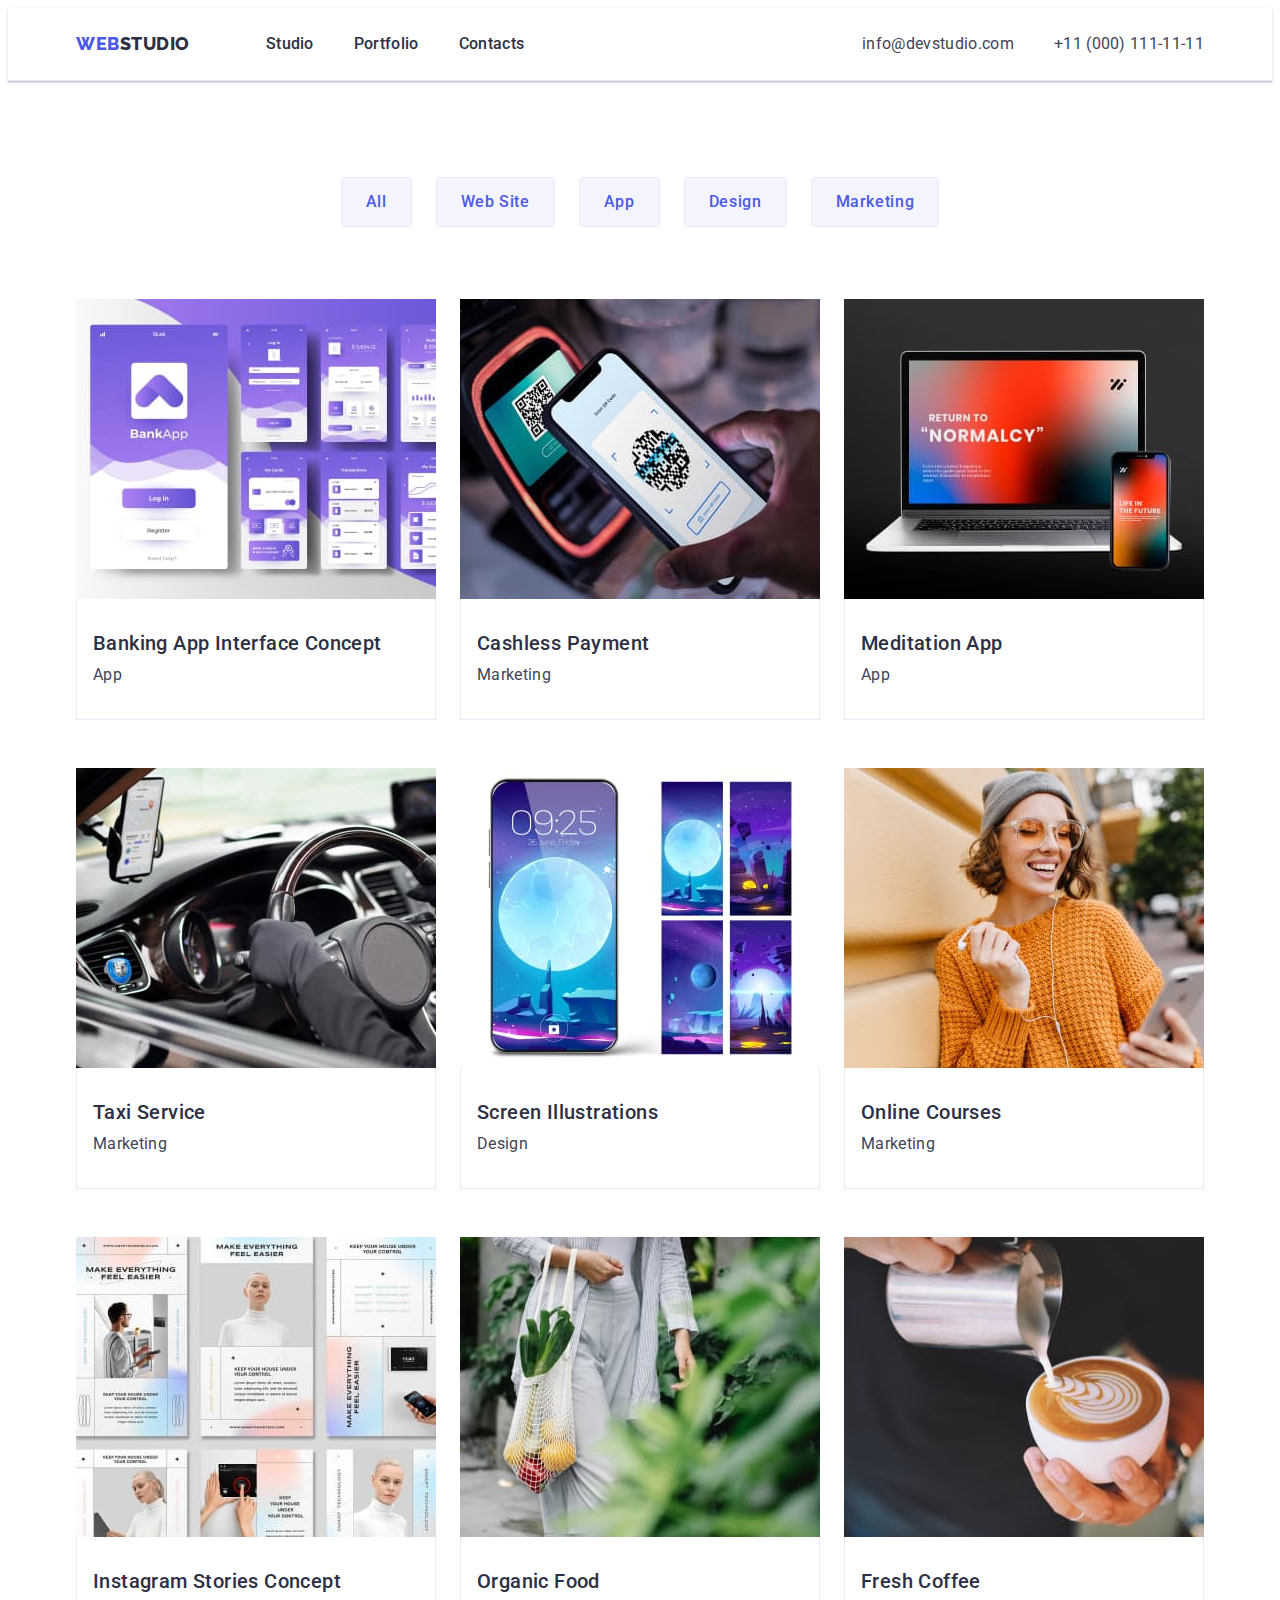
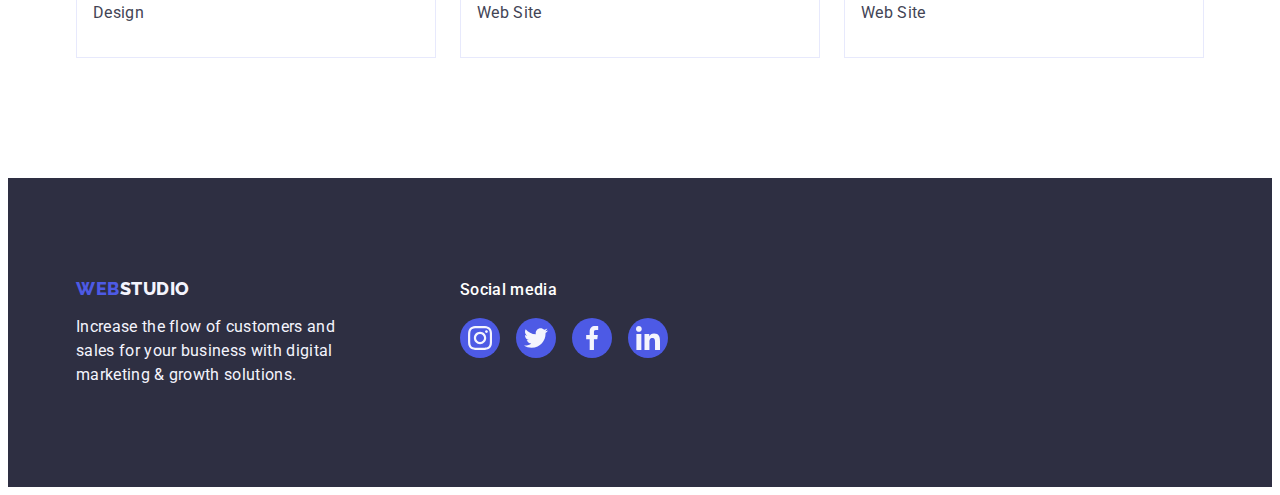
==== portfolio.html @ be766355 "f" ====
<!DOCTYPE html>
<html lang="en">
<head>
    <meta charset="UTF-8">
    <meta http-equiv="X-UA-Compatible" content="IE=edge">
    <meta name="viewport" content="width=device-width, initial-scale=1.0">
    <title>Document</title>
    <link rel="preconnect" href="https://fonts.googleapis.com">
<link rel="preconnect" href="https://fonts.gstatic.com" crossorigin>
<link href="https://fonts.googleapis.com/css2?family=Raleway:wght@800&family=Roboto:wght@400;500;700&display=swap" rel="stylesheet">
<link rel="stylesheet" href="https://cdnjs.cloudflare.com/ajax/libs/modern-normalize/2.0.0/modern-normalize.min.css" integrity="sha512-4xo8blKMVCiXpTaLzQSLSw3KFOVPWhm/TRtuPVc4WG6kUgjH6J03IBuG7JZPkcWMxJ5huwaBpOpnwYElP/m6wg==" crossorigin="anonymous" referrerpolicy="no-referrer" />

    <link rel="stylesheet" href="./css/style.css">
    
</head>

<body>
    <header class="header">
        <div class="container header-container">
        <nav class="header-nav list">
            <a class="header-logo link header-logo-style" href="./index.html">Web<span class="header-logo-color">Studio</span></a>
        <ul class="nav-list list link">
            <li><a class="header-link link" href="./index.html">Studio</a></li>
            <li><a class="header-link link" href="./portfolio.html">Portfolio</a></li>
            <li><a class="header-link link" href="">Contacts</a></li>
        </ul>
    </nav>
        <address class="header-adress">
            <ul class="adress-list list">
           <li> <a class="adress-item link" href="mailto:info@devstudio.com" target="_blank">info@devstudio.com</a> </li> 
           <li> <a class="adress-item link" href="tel:+110001111111">+11 (000) 111-11-11</a> </li>
        </ul>
        </address>
    </div>
    </header>
    <main>
        <section class="hero-portfolio list">
            <div class="container">
            <h1 class="visually-hidden">Our App</h1>
          <ul class="btn-list list">
            <li class="btn-item">
                <button type="button" class="btn-panel">All</button>
            </li>
            <li class="btn-item">
                <button type="button" class="btn-panel">Web Site</button>
            </li>
            <li class="btn-item">
                <button type="button" class="btn-panel">App</button>
            </li>
            <li class="btn-item">
                <button type="button" class="btn-panel">Design</button>
            </li>
            <li class="btn-item">
                <button type="button" class="btn-panel">Marketing</button>
            </li>
          </ul>
          <ul class="image-list list">
            <li class="image-item list link"> <a  href="" class="panel-list link"><img src="./images/1img.jpg" alt="banking-app" width="360" height="300" ><div class="image-card"><h2 class="image-title">Banking App Interface Concept</h2><p class="imge-paragraph">App</p></div></a>     
            </li>
            <li class="image-item list link"> <a href="" class="panel-list link"><img src="./images/2img.jpg" alt="cashless-payment" width="360" height="300"><div class="image-card"><h2 class="image-title">Cashless Payment</h2><p class="imge-paragraph">Marketing</p></div></a>

            </li>
            <li class="image-item list link">  <a href="" class="panel-list link"><img src="./images/3img.jpg" alt="meditation-app" width="360" height="300"><div class="image-card"><h2 class="image-title">Meditation App</h2><p class="imge-paragraph">App</p></div></a>

            </li>
            <li class="image-item list link"> <a href="" class="panel-list link"><img src="./images/4img.jpg" alt="taxi-service" width="360" height="300"><div class="image-card"><h2 class="image-title">Taxi Service</h2><p class="imge-paragraph">Marketing</p></div></a>
                  
            </li>
            <li class="image-item list link"> <a href="" class="panel-list link"><img src="./images/5img.jpg" alt="screen-ilustration" width="360" height="300"><div class="image-card"><h2 class="image-title">Screen Illustrations</h2><p class="imge-paragraph">Design</p></div></a>
                
            </li>
            <li class="image-item list link"> <a href="" class="panel-list link"><img src="./images/6img.jpg" alt="online-courses" width="360" height="300"><div class="image-card"><h2 class="image-title">Online Courses</h2><p class="imge-paragraph">Marketing</p></div></a>
               
            </li>
            <li class="image-item list link"> <a href="" class="panel-list link"><img src="./images/7img.jpg" alt="instagram-stories" width="360" height="300"><div class="image-card"><h2 class="image-title">Instagram Stories Concept</h2><p class="imge-paragraph">Design</p></div></a>
                
            </li>
            <li class="image-item list link"> <a href="" class="panel-list link"><img src="./images/8img.jpg" alt="organic-food" width="360" height="300"><div class="image-card"><h2 class="image-title">Organic Food</h2><p class="imge-paragraph">Web Site</p></div></a>
                 
            </li>
            <li class="image-item list link"> <a href="" class="panel-list link"><img src="./images/9img.jpg" alt="fresh-coffee" width="360" height="300"><div class="image-card"><h2 class="image-title">Fresh Coffee</h2><p class="imge-paragraph">Web Site</p></div></a>
                
            </li>
          </ul>
        </div>
        </section>
    </main>
    <footer class="footer">
        <div class="container footer-container">
            <div class="footer-list"><a class="footer-logo link footer-logo-style" href="./index.html">Web<span class="logo-color link">Studio</span></a>
            <p class="footer-text">Increase the flow of customers and sales for your business with digital marketing & growth solutions.</p></div>
            <div class="footer-soc-container"><p class="footer-soc-text">Social media</p>
                <ul class="footer-soc-list list">
                    <li class="footer-soc-item"><a class="footer-soc-link link" target="_blank" rel="noopener noreferrer" href=""><svg class="footer-soc-icons" width="24" height="24"><use href="./images/icons.svg#icon-instagram-2-2"></use></svg></a></li>
                    <li class="footer-soc-item"><a class="footer-soc-link link" target="_blank" rel="noopener noreferrer" href=""><svg class="footer-soc-icons" width="24" height="24"><use href="./images/icons.svg#icon-twitter-1"></use></svg></a></li>
                    <li class="footer-soc-item"><a class="footer-soc-link link" target="_blank" rel="noopener noreferrer" href=""><svg class="footer-soc-icons" width="24" height="24"><use href="./images/icons.svg#icon-facebook-1"></use></svg></a></li>
                    <li class="footer-soc-item"><a class="footer-soc-link link" target="_blank" rel="noopener noreferrer" href=""><svg class="footer-soc-icons" width="24" height="24"><use href="./images/icons.svg#icon-linkedin-1-1"></use></svg></a></li>
                   </ul>
            </div>
        </div>
    </footer>
</body>
</html>
---- css/style.css ----
:root {
    --title-color: #2E2F42;
    --paragraph-color: #434455;
    --btn-: pointer;
    --btn-color: #4d5ae5;
    --hover-color: #404bbf;
    --background-title-color: #F4F4F;
    --background-color: #FFFFFF;
    --text-color: #f4f4fd;
}

* {
    box-sizing: border-box  ;
}

body {
    font-family: 'Roboto',  sans-serif;
    color: var(--paragraph-color);
    background-color: var(--background-color);
}

.link {
    text-decoration: none;
}
 
.list {
    list-style: none;
}

.container {
    width: 1158px;
    padding-left: 15px;
    padding-right: 15px;
    margin: 0 auto;
}

p, h1, h2, h3, h4, h5, h6 {
    margin: 0;
}

ul, ol {
    margin: 0;
    padding: 0;
}

img {
    display: block;
}

 

     
/*-----------------navigation------------*/
.header {
    border-bottom: 1px solid #e7e9fc;
    box-shadow: 0px 2px 1px rgba(46, 47, 66, 0.08), 0px 1px 1px rgba(46, 47, 66, 0.16), 0px 1px 6px rgba(46, 47, 66, 0.08);
}

.header-container{
   display: flex;
   align-items: center;
}

.header-logo {
    font-family: 'Raleway', sans-serif;
font-style: normal;
font-weight: 800;
font-size: 18px;
line-height: 1.17;
letter-spacing: 0.03em;
text-transform: uppercase;
color: var(--btn-color);
}


.header-logo-color {
color: var(--title-color);
}

.header-logo-style{
    margin-right: 76px;
}


.header-nav {
   display: flex;
   align-items: center;
   
}

.header-link:hover {
    color: var(--hover-color);
}

.header-link:focus {
    color: var(--hover-color);
}

.nav-list {
    display: flex;
    gap: 40px;
}

.header-link {
    font-weight: 500;
    display: block; 
font-size: 16px;
line-height: 1.5;
letter-spacing: 0.02em;
color: var(--title-color);  
padding: 24px 0 24px;
}

.header-adress {
    margin-left: auto;
    font-style: normal
    
}

.adress-list {
    display: flex;
    gap: 40px;
}

.adress-item {
    font-size: 16px;
    line-height: 1.5;
    letter-spacing: 0.02em;
    color: var(--paragraph-color);
}

.adress-item:hover {
    color: var(--hover-color);
}

.adress-item:focus {
    color: var(--hover-color);
}


/*--------------------------HERO----------------------*/
.hero {
    padding: 188px 0 188px 0; 
    background-image: linear-gradient(rgba(46, 47, 66, 0.7), rgba(46, 47, 66, 0.7)), url(../images/pepe-office.jpg);
    background-repeat: no-repeat;
    background-position: center;
    background-size: cover;
    max-width: 1440px;  
    margin: 0 auto;
}



.hero-container{
        
}

.hero-title {
    font-size: 56px;
line-height: 1.07;
letter-spacing: 0.02em;
display: block;
color: var(--background-color);
margin-left: auto; margin-right: auto;
max-width: 496px;
max-height: 120px;
margin-bottom: 48px;
}

.hero-btn {
    font-family: 'Roboto', sans-serif;
    display: block;
    height: 56px;
    border: none; 
    border-radius: 4px;
font-style: normal;
font-weight: 500;
font-size: 16px;
line-height: 1.5;
letter-spacing: 0.04em;
color: var(--background-color);
background-color: var(--btn-color);
cursor: pointer;
min-width: 169px;
margin-left: auto; margin-right: auto;
box-shadow: 0px 4px 4px rgba(0, 0, 0, 0.15);
}

.hero-btn:hover {
    background-color: var(--hover-color);
}

.hero-btn:focus {
    background-color: var(--hover-color);  
}

/*--------------------About---------------------------*/
.about {
    padding: 120px 0 120px;
    margin: 0 auto;
}

.visually-hidden {
    position: absolute;
      white-space: nowrap;
      width: 1px;
      height: 1px;
      overflow: hidden;
      border: 0;
      padding: 0;
      clip: rect(0 0 0 0);
      clip-path: inset(50%);
      margin: -1px;
  }

  .about-soc-container {
    display: flex;
    align-items: center;
    justify-content: center;
    height: 112px;
    background-color: #F4F4FD;
    border-radius:  4px ;
    margin-bottom: 8px;
  }

  /* .about-soc-link:hover  {
    border-color: cadetblue;
}

.about-soc-link:hover.about-sco-icons {
    fill: cadetblue;
}

.about-soc-link:focus  {
    border-color: cadetblue;
}

.about-soc-link:focus.about-sco-icons {
    fill: cadetblue;
} */

  .about-sco-icons {
    
  }

  .about-soc-link {

  }

.about-container{
}

.about-list {
    display: flex;
    gap: 24px;
}

.about-item {
    
}

.about-title {
    font-weight: 500;
font-size: 20px;
line-height: 1.2;
letter-spacing: 0.02em;
color: var(--title-color);
margin-bottom: 8px;
}

.about-paragraph {
    font-size: 16px;
line-height: 1.5;
letter-spacing: 0.02em;
color: var(--paragraph-color);
max-width: 264px;
}
/*--------------------Info---------------------------*/
.info {
   padding-bottom: 120px;
}

.info-container {
}

.info-title {
    font-size: 36px;
line-height: 1.11;
text-align: center;
letter-spacing: 0.02em;
text-transform: capitalize;
color: var(--title-color);
margin-bottom: 72px;
}

.info-list {
    display: flex;
    gap: 24px;
    justify-content: center;
}

.info-item {
    width: calc((100% - 48px) / 3);
}
/*--------------------Team---------------------------*/
.team {
   background-color: #F4F4FD;
   padding-top:120px;
   padding-bottom: 120px;
}

.team-title {
    font-size: 36px;
line-height: 1.11;
text-align: center;
letter-spacing: 0.02em;
text-transform: capitalize;
color: var(--title-color);
margin-bottom: 72px;

}

.team-card {

}

.card-wrap {
    padding: 32px 16px;
    
}
.team-list {
    display: flex;
    gap: 24px;
    justify-content: center;
    
}

.team-item {
    background-color: var(--background-color);
    width: calc((100% - 72px) / 4);
    border-radius: 0px 0px 4px 4px;
    box-shadow: 0px 1px 6px rgba(46, 47, 66, 0.08), 0px 1px 1px rgba(46, 47, 66, 0.16), 0px 2px 1px rgba(46, 47, 66, 0.08);

}

.team-name {
    font-weight: 500;
font-size: 20px;
line-height: 1.2;
letter-spacing: 0.02em;
color: var(--title-color);
text-align: center;
margin-bottom: 8px;
}

.team-profesion {
    font-size: 16px;
line-height: 1.5;
letter-spacing: 0.02em;
color: var(--paragraph-color);
text-align: center;
}

.team-soc-list {
    display: flex;
    justify-content: center;
    gap: 24px;
    margin-top: 8px;
}

.team-soc-item {
    width: 40px;
    height: 40px;
}

.team-soc-link {
    width: 100%;
    height: 100%;
    background-color: #4D5AE5;
    border-radius: 50%;
    display: flex;
    align-items: center;
    justify-content: center;
}

.team-soc-link:hover {
    background-color: #404BBF;
}

.team-soc-link:focus{
    background-color: #404BBF;
}

.team-soc-icons {
    fill: var(--text-color);
}

/*--------------------footer---------------------------*/
.footer {
    background: var(--title-color);
    padding: 100px 0;
}

.footer-container {
    display: flex;
    align-items: baseline;
}

.footer-list {
    margin-right: 120px;
}

.footer-logo {
    font-family: 'Raleway', sans-serif;
font-style: normal;
font-weight: 800;
font-size: 18px;
line-height: 1.17;
display: flex;
align-items: center;
letter-spacing: 0.03em;
text-transform: uppercase;
color: var(--btn-color);
display: inline-block;
}

.logo-color {
color: var(--text-color);
}

.footer-logo-style {
    margin-bottom: 16px;
}

.footer-text {
    font-size: 16px;
line-height: 1.5;
letter-spacing: 0.02em;
color: var(--text-color);
max-width: 264px;
}

.footer-soc-container {
    
}

.footer-soc-list {
    display: flex;
    justify-content: center;
    gap: 16px;
}

.footer-soc-item {
    width: 40px;
   height: 40px;
   
}

.footer-soc-link {
    width: 100%;
   height: 100%;
   background-color: #4D5AE5;
   border-radius: 50%; 
   display: flex;
   flex-shrink: 1;
   align-items: center;
   justify-content: center;
   
}

.footer-soc-text{
    font-weight: 500;
font-size: 16px;
line-height: 1.5;
letter-spacing: 0.02em;
color: var(--background-color);
margin-bottom: 16px;
}

.footer-soc-icons {
    
    fill: var(--text-color);
}

.footer-soc-link:hover {
    background-color: #31d0aa;
}

.footer-soc-link:focus {
    background-color: #31d0aa;
}



/*-----------------customers-----------------*/

.customers {
padding-top: 120px;
padding-bottom: 120px;
}

.customers-title {
    font-size: 36px;
line-height: 1.11;
letter-spacing: 0.02em;
color: var(--title-color);
text-align: center;
margin-bottom: 72px;
}

.customers-list {
    display: flex;
    gap: 24px;
}


.customers-item {
    width: calc((100% - 120px) / 6);
    height: 88px;
}

.customers-link {
    width: 100%;
    height: 100%;
    border: 1px solid #8E8F99;
border-radius: 4px;
display: flex;
align-items: center;
justify-content: center;
color: #8E8F99;
}

.customers-icon {
    fill: currentColor;
}

.customers-link:hover   {
    border-color: #404bbf;
    color: #404bbf;
}

.customers-link:focus  {
    border-color: #404bbf;
    color: #404bbf;
}

/*-------Portfolio------------*/

.header-portfolio {
    font-weight: 500;
font-size: 16px;
line-height: 1.5;
letter-spacing: 0.02em;
color: var(--title-color);
}

.navigation-portfolio {
    list-style: none;
}





/*---------Btns--------*/




.hero-portfolio {
   list-style: none;
   padding-top: 96px;
   padding-bottom: 120px;
}

.btn-list {
    display: flex;
    justify-content: center;
    gap: 24px;
    margin-bottom: 72px;
}

.visually-hidden {
    position: absolute;
      white-space: nowrap;
      width: 1px;
      height: 1px;
      overflow: hidden;
      border: 0;
      padding: 0;
      clip: rect(0 0 0 0);
      clip-path: inset(50%);
      margin: -1px;
  }

.btn-item {
    font-family: 'Roboto', sans-serif;
    font-style: normal;
    border: none; 
    font-weight: 500;
    font-size: 16px;
    line-height: 1.5;
    display: flex;
    align-items: center;
    text-align: center;
    letter-spacing: 0.04em;
    color: var(--btn-color);
    cursor: pointer;
}



.btn-panel {
    font-family: 'Roboto', sans-serif;
    font-style: normal;
    font-weight: 500;
    font-size: 16px;
    line-height: 1.5;   
    letter-spacing: 0.04em;
    color: var(--btn-color);
    background-color:#F4F4FD;
    cursor: pointer;
    padding: 12px 24px;
    border: 1px solid #E7E9FC;
    border-radius: 4px;
}

.btn-panel:hover {
    color: var(--background-color);
    background-color:  #404BBF;
    border: 1px solid transparent;
    box-shadow: 0px 3px 1px rgba(0, 0, 0, 0.1), 0px 2px 1px rgba(0, 0, 0, 0.08), 0px 2px 2px rgba(0, 0, 0, 0.12);
border-radius: 4px;
}

.btn-panel:focus {
    color: var(--background-color);
    background-color:  var(--hover-color); 
    border: 1px solid transparent;
    box-shadow: 0px 3px 1px rgba(0, 0, 0, 0.1), 0px 2px 1px rgba(0, 0, 0, 0.08), 0px 2px 2px rgba(0, 0, 0, 0.12);
border-radius: 4px;
}

/*---------Images--------*/
.hero-image {
}

.image-card {
    padding: 32px 16px;
    border: 1px solid #e7e9fc;
    border-top: none;
    width: 360px;
}



.image-list {
    display: flex;
    list-style: none;
    flex-wrap: wrap;
    gap: 48px 24px ;
    justify-content: center;
}

.panel-list {
  display: block;
}

.link-image {
    text-decoration: none
}

.panel-list:hover {
    box-shadow: 0px 1px 6px rgba(46, 47, 66, 0.08), 0px 1px 1px rgba(46, 47, 66, 0.16), 0px 2px 1px rgba(46, 47, 66, 0.08);
}

.panel-list:focus {
    box-shadow: 0px 1px 6px rgba(46, 47, 66, 0.08), 0px 1px 1px rgba(46, 47, 66, 0.16), 0px 2px 1px rgba(46, 47, 66, 0.08);
}

.image-item {
    display: block;
    width: calc((100% - 48px) / 3);
    text-decoration: none   
}

.image-title {
    font-weight: 500;
font-size: 20px;
line-height: 1.2;
letter-spacing: 0.02em;
color: var(--title-color); 
margin-bottom: 8px; 
}

.imge-paragraph {
    font-size: 16px;
line-height: 1.5;
letter-spacing: 0.02em;
color: var(--paragraph-color);
}
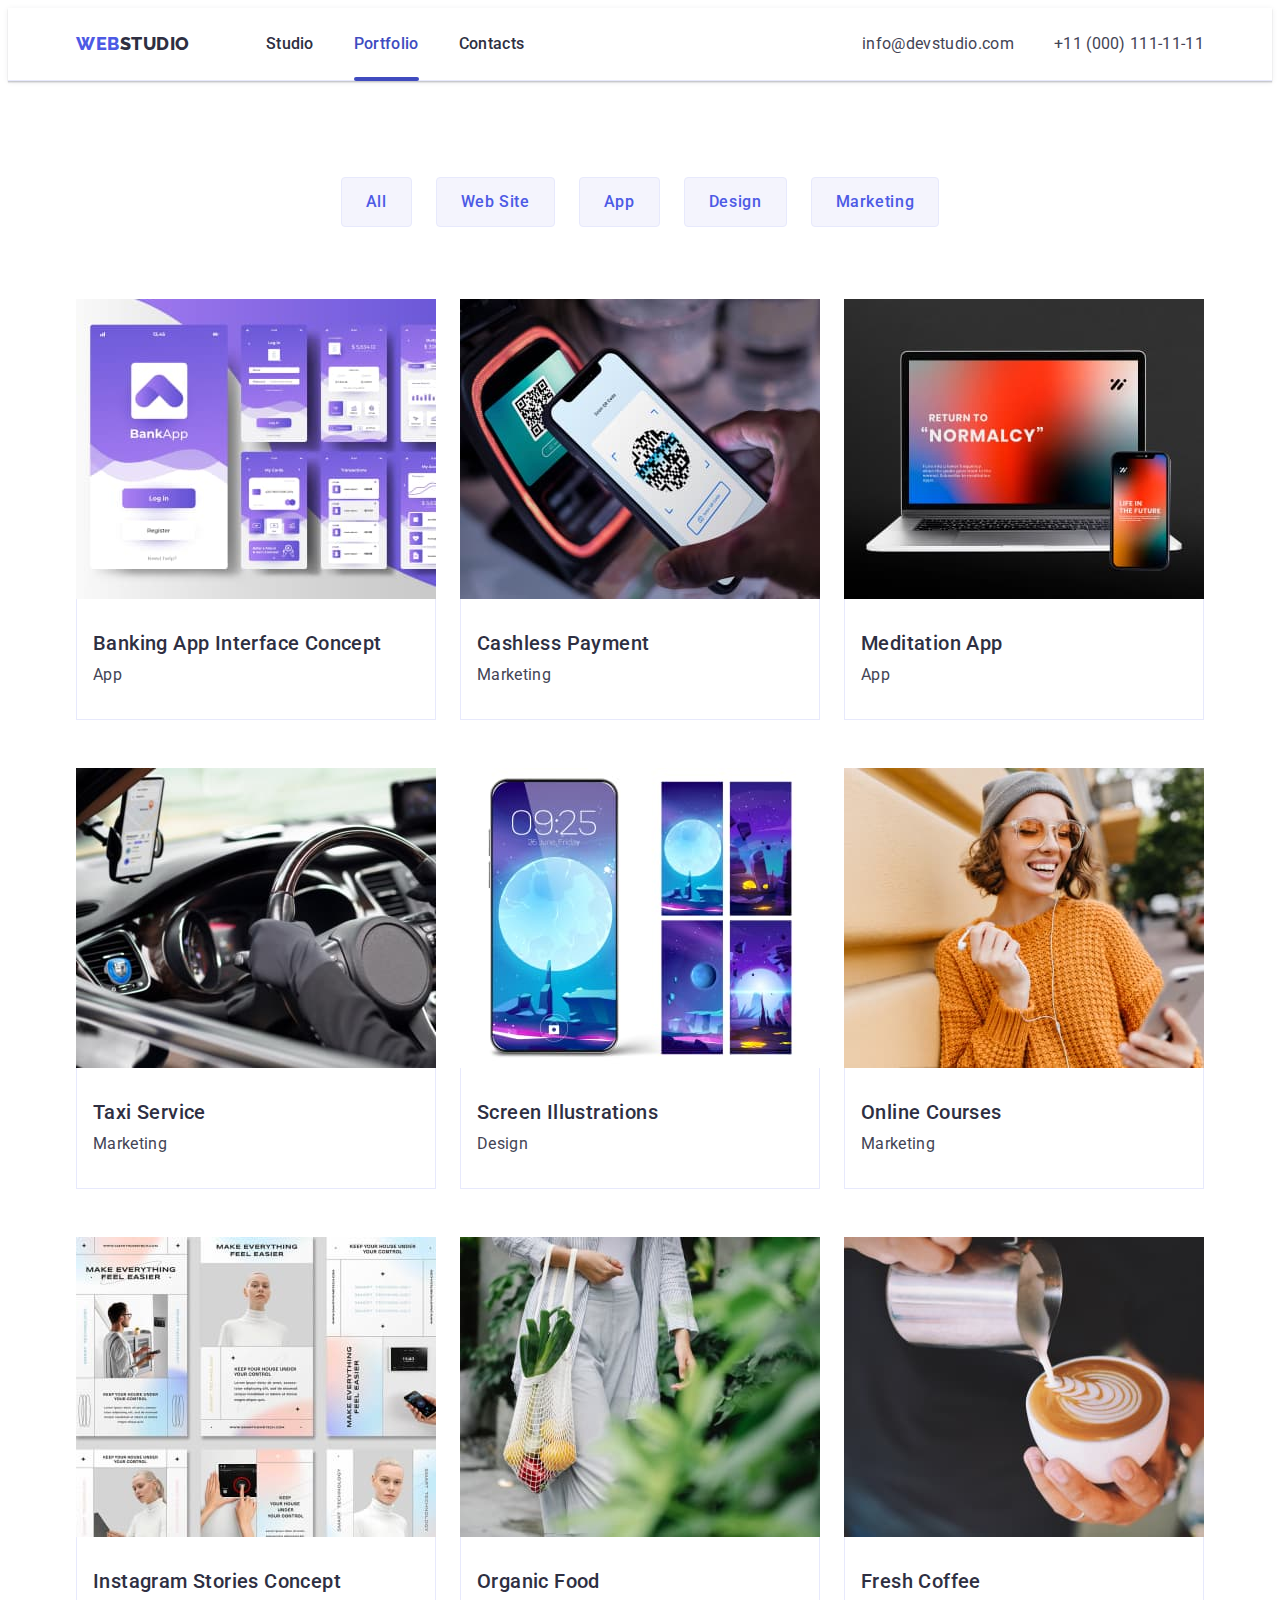
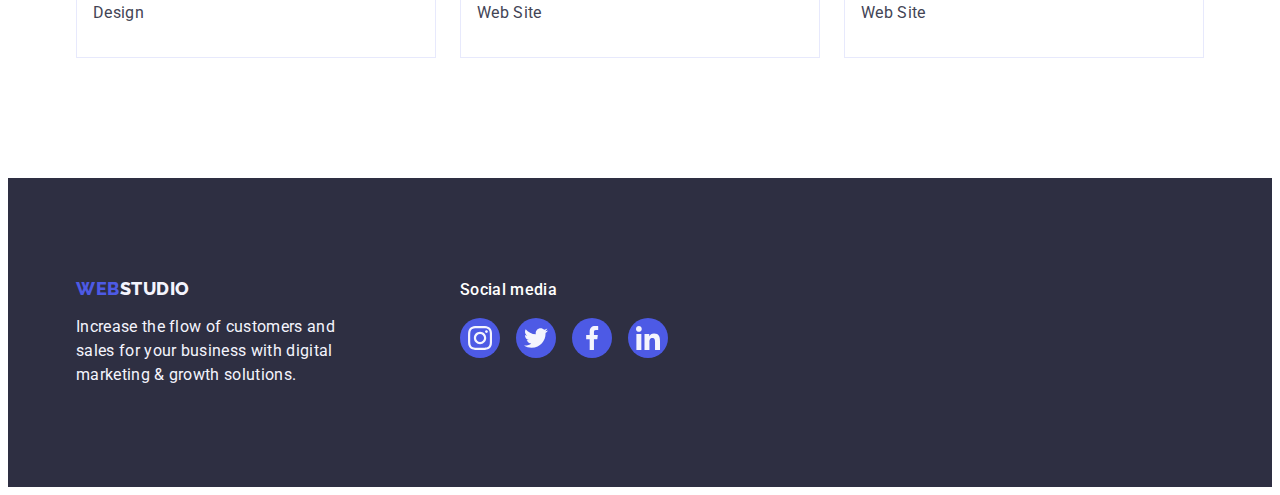
==== commit 9e6809a5: "hw-5" ====
--- a/portfolio.html
+++ b/portfolio.html
@@ -1,4 +1,4 @@
-<!DOCTYPE html>
+    <!DOCTYPE html>
 <html lang="en">
 <head>
     <meta charset="UTF-8">
@@ -21,7 +21,7 @@
             <a class="header-logo link header-logo-style" href="./index.html">Web<span class="header-logo-color">Studio</span></a>
         <ul class="nav-list list link">
             <li><a class="header-link link" href="./index.html">Studio</a></li>
-            <li><a class="header-link link" href="./portfolio.html">Portfolio</a></li>
+            <li><a class="header-link portfolio-style link" href="./portfolio.html">Portfolio</a></li>
             <li><a class="header-link link" href="">Contacts</a></li>
         </ul>
     </nav>
@@ -55,30 +55,30 @@
             </li>
           </ul>
           <ul class="image-list list">
-            <li class="image-item list link"> <a  href="" class="panel-list link"><img src="./images/1img.jpg" alt="banking-app" width="360" height="300" ><div class="image-card"><h2 class="image-title">Banking App Interface Concept</h2><p class="imge-paragraph">App</p></div></a>     
+            <li class="image-item list link"> <a  href="" class="panel-list link"><div class="portfolio-info-wrap"><img src="./images/1img.jpg" alt="banking-app" width="360" height="300" ><p class="portfolio-info">14 Stylish and User-Friendly App Design Concepts · Task Manager App · Calorie Tracker App · Exotic Fruit Ecommerce App · Cloud Storage App</p></div><div class="image-card"><h2 class="image-title">Banking App Interface Concept</h2><p class="imge-paragraph">App</p></div></a>     
             </li>
-            <li class="image-item list link"> <a href="" class="panel-list link"><img src="./images/2img.jpg" alt="cashless-payment" width="360" height="300"><div class="image-card"><h2 class="image-title">Cashless Payment</h2><p class="imge-paragraph">Marketing</p></div></a>
+            <li class="image-item list link"> <a href="" class="panel-list link"><div class="portfolio-info-wrap"><img src="./images/2img.jpg" alt="cashless-payment" width="360" height="300"><p class="portfolio-info">14 Stylish and User-Friendly App Design Concepts · Task Manager App · Calorie Tracker App · Exotic Fruit Ecommerce App · Cloud Storage App</p></div><div class="image-card"><h2 class="image-title">Cashless Payment</h2><p class="imge-paragraph">Marketing</p></div></a>
 
             </li>
-            <li class="image-item list link">  <a href="" class="panel-list link"><img src="./images/3img.jpg" alt="meditation-app" width="360" height="300"><div class="image-card"><h2 class="image-title">Meditation App</h2><p class="imge-paragraph">App</p></div></a>
+            <li class="image-item list link">  <a href="" class="panel-list link"><div class="portfolio-info-wrap"><img src="./images/3img.jpg" alt="meditation-app" width="360" height="300"><p class="portfolio-info">14 Stylish and User-Friendly App Design Concepts · Task Manager App · Calorie Tracker App · Exotic Fruit Ecommerce App · Cloud Storage App</p></div><div class="image-card"><h2 class="image-title">Meditation App</h2><p class="imge-paragraph">App</p></div></a>
 
             </li>
-            <li class="image-item list link"> <a href="" class="panel-list link"><img src="./images/4img.jpg" alt="taxi-service" width="360" height="300"><div class="image-card"><h2 class="image-title">Taxi Service</h2><p class="imge-paragraph">Marketing</p></div></a>
+            <li class="image-item list link"> <a href="" class="panel-list link"><div class="portfolio-info-wrap"><img src="./images/4img.jpg" alt="taxi-service" width="360" height="300"><p class="portfolio-info">14 Stylish and User-Friendly App Design Concepts · Task Manager App · Calorie Tracker App · Exotic Fruit Ecommerce App · Cloud Storage App</p></div><div class="image-card"><h2 class="image-title">Taxi Service</h2><p class="imge-paragraph">Marketing</p></div></a>
                   
             </li>
-            <li class="image-item list link"> <a href="" class="panel-list link"><img src="./images/5img.jpg" alt="screen-ilustration" width="360" height="300"><div class="image-card"><h2 class="image-title">Screen Illustrations</h2><p class="imge-paragraph">Design</p></div></a>
+            <li class="image-item list link"> <a href="" class="panel-list link"><div class="portfolio-info-wrap"><img src="./images/5img.jpg" alt="screen-ilustration" width="360" height="300"><p class="portfolio-info">14 Stylish and User-Friendly App Design Concepts · Task Manager App · Calorie Tracker App · Exotic Fruit Ecommerce App · Cloud Storage App</p></div><div class="image-card"><h2 class="image-title">Screen Illustrations</h2><p class="imge-paragraph">Design</p></div></a>
                 
             </li>
-            <li class="image-item list link"> <a href="" class="panel-list link"><img src="./images/6img.jpg" alt="online-courses" width="360" height="300"><div class="image-card"><h2 class="image-title">Online Courses</h2><p class="imge-paragraph">Marketing</p></div></a>
+            <li class="image-item list link"> <a href="" class="panel-list link"><div class="portfolio-info-wrap"><img src="./images/6img.jpg" alt="online-courses" width="360" height="300"><p class="portfolio-info">14 Stylish and User-Friendly App Design Concepts · Task Manager App · Calorie Tracker App · Exotic Fruit Ecommerce App · Cloud Storage App</p></div><div class="image-card"><h2 class="image-title">Online Courses</h2><p class="imge-paragraph">Marketing</p></div></a>
                
             </li>
-            <li class="image-item list link"> <a href="" class="panel-list link"><img src="./images/7img.jpg" alt="instagram-stories" width="360" height="300"><div class="image-card"><h2 class="image-title">Instagram Stories Concept</h2><p class="imge-paragraph">Design</p></div></a>
+            <li class="image-item list link"> <a href="" class="panel-list link"><div class="portfolio-info-wrap"><img src="./images/7img.jpg" alt="instagram-stories" width="360" height="300"><p class="portfolio-info">14 Stylish and User-Friendly App Design Concepts · Task Manager App · Calorie Tracker App · Exotic Fruit Ecommerce App · Cloud Storage App</p></div><div class="image-card"><h2 class="image-title">Instagram Stories Concept</h2><p class="imge-paragraph">Design</p></div></a>
                 
             </li>
-            <li class="image-item list link"> <a href="" class="panel-list link"><img src="./images/8img.jpg" alt="organic-food" width="360" height="300"><div class="image-card"><h2 class="image-title">Organic Food</h2><p class="imge-paragraph">Web Site</p></div></a>
+            <li class="image-item list link"> <a href="" class="panel-list link"><div class="portfolio-info-wrap"><img src="./images/8img.jpg" alt="organic-food" width="360" height="300"><p class="portfolio-info">14 Stylish and User-Friendly App Design Concepts · Task Manager App · Calorie Tracker App · Exotic Fruit Ecommerce App · Cloud Storage App</p></div><div class="image-card"><h2 class="image-title">Organic Food</h2><p class="imge-paragraph">Web Site</p></div></a>
                  
             </li>
-            <li class="image-item list link"> <a href="" class="panel-list link"><img src="./images/9img.jpg" alt="fresh-coffee" width="360" height="300"><div class="image-card"><h2 class="image-title">Fresh Coffee</h2><p class="imge-paragraph">Web Site</p></div></a>
+            <li class="image-item list link"> <a href="" class="panel-list link"><div class="portfolio-info-wrap"><img src="./images/9img.jpg" alt="fresh-coffee" width="360" height="300"><p class="portfolio-info">14 Stylish and User-Friendly App Design Concepts · Task Manager App · Calorie Tracker App · Exotic Fruit Ecommerce App · Cloud Storage App</p></div><div class="image-card"><h2 class="image-title">Fresh Coffee</h2><p class="imge-paragraph">Web Site</p></div></a>
                 
             </li>
           </ul>
--- a/css/style.css
+++ b/css/style.css
@@ -59,6 +59,7 @@
 .header-container{
    display: flex;
    align-items: center;
+   max-height: 72px;
 }
 
 .header-logo {
@@ -109,6 +110,37 @@
 letter-spacing: 0.02em;
 color: var(--title-color);  
 padding: 24px 0 24px;
+position: relative;
+}
+
+.studio-style {
+    color: #404BBF;
+}
+
+.studio-style::after {
+    display: block;
+    content: "";
+    width: 48px;
+    height: 4px;
+    position: absolute;
+    bottom: -1px;
+    background: #404BBF;
+    border-radius: 2px;    
+}
+
+.portfolio-style::after {
+    display: block;
+    position: absolute;
+    content: "";
+    width: 100%;
+    height: 4px;
+    bottom: -1px;
+    background: #404BBF;
+border-radius: 2px;
+}
+
+.portfolio-style {
+    color: #404BBF;
 }
 
 .header-adress {
@@ -666,6 +698,26 @@
   display: block;
 }
 
+.portfolio-info-wrap {
+    position: relative;
+    overflow: hidden;
+}
+
+.portfolio-info{
+    position: absolute;
+    top: 0;
+    font-weight: 400;
+font-size: 16px;
+line-height: 1.5;
+letter-spacing: 0.02em;
+color: #F4F4FD;
+padding: 40px 32px;
+background-color: #4D5AE5;
+height: 100%;
+transform: translatey(100%);
+transition: 250ms;
+}
+
 .link-image {
     text-decoration: none
 }
@@ -681,7 +733,12 @@
 .image-item {
     display: block;
     width: calc((100% - 48px) / 3);
-    text-decoration: none   
+    text-decoration: none;
+
+}
+
+.image-item:hover .portfolio-info {
+    transform: translatey(0);
 }
 
 .image-title {
@@ -700,3 +757,46 @@
 color: var(--paragraph-color);
 }
 
+.backdrop {
+    position: fixed;
+width: 100%;
+height: 100%;
+background: rgba(46, 47, 66, 0.4);
+top: 0;
+transition: opacity 250ms, visibility 250ms;
+}
+
+.modal {
+    position: absolute;
+    top: 50%;
+    left: 50%;
+    transform: translate(-50%, -50%) scalex(1);
+    transition: transform 300ms;
+    width: 408px;
+    height: 584px;
+    background-color: #FCFCFC;
+    padding: 24px;
+}
+
+.backdrop.is-hidden .modal {
+    transform: translate(-50%, -50%) scalex(0);
+}
+
+.modal-close {
+    display: block;
+    width: 24px;
+    height: 24px;
+    background: #E7E9FC;
+border: 1px solid rgba(0, 0, 0, 0.1);
+border-radius: 50%;
+margin-left: auto;
+cursor: pointer;
+}
+
+.is-hidden {
+    visibility: none;
+    opacity: 0;
+    pointer-events: none;
+}
+
+
